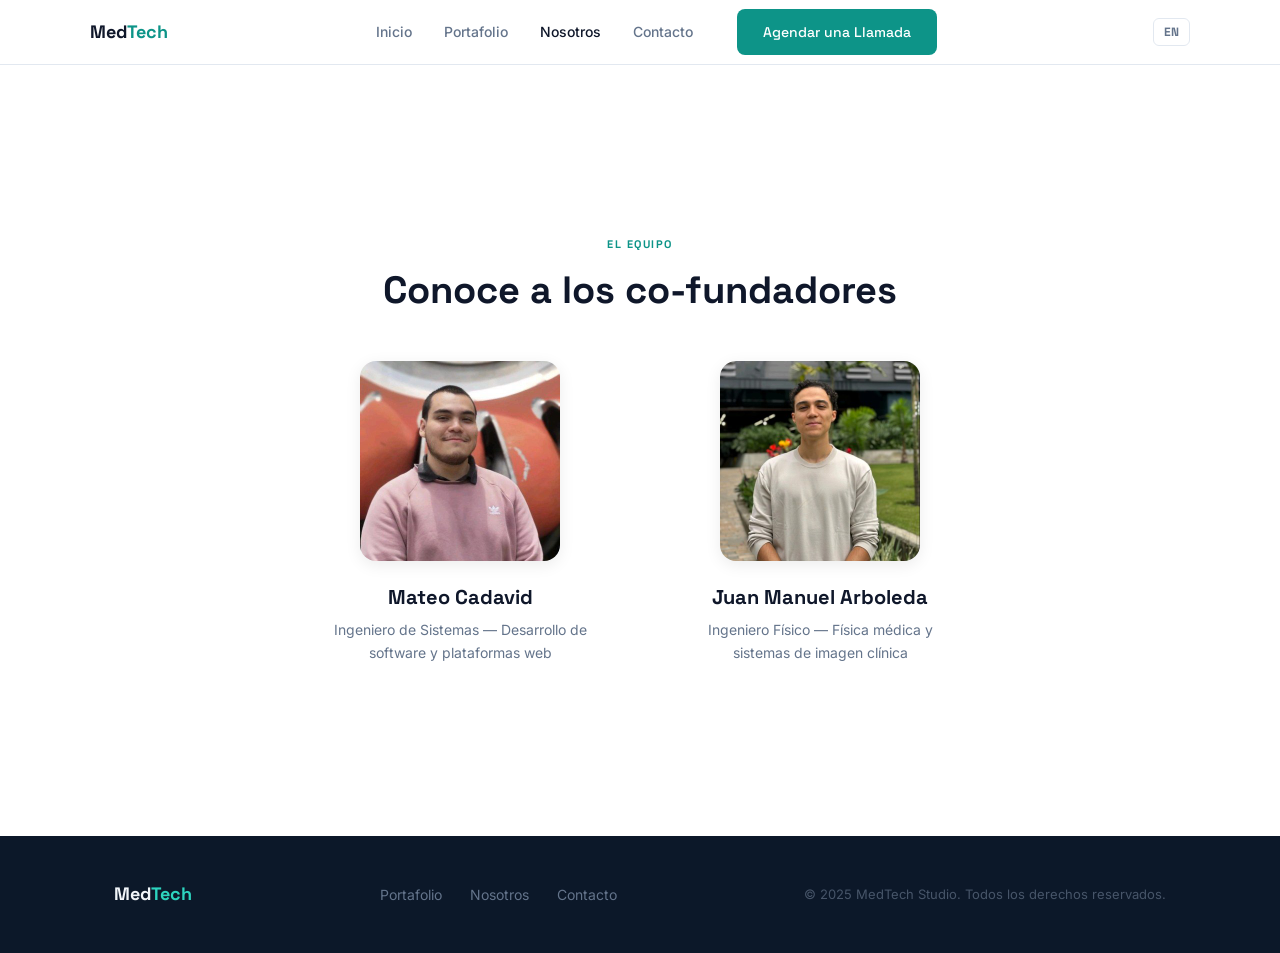
==== about.html @ 385c0521 "about page, clean translations, fix button, fix image names" ====
<!DOCTYPE html>
<html lang="es">
<head>
  <meta charset="UTF-8" />
  <meta name="viewport" content="width=device-width, initial-scale=1.0" />
  <title>Nosotros — MedTech Studio</title>
  <link rel="stylesheet" href="css/styles.css" />
  <style>
    .team-section {
      background: var(--white);
      min-height: calc(100vh - 64px);
      display: flex;
      align-items: center;
    }
    .team-grid {
      display: grid;
      grid-template-columns: 1fr 1fr;
      gap: 80px;
      max-width: 640px;
      margin: 0 auto;
    }
    .team-card { text-align: center; }
    .team-photo {
      width: 200px;
      height: 200px;
      border-radius: 16px;
      object-fit: cover;
      object-position: center top;
      margin: 0 auto 20px;
      display: block;
      box-shadow: var(--shadow);
    }
    .team-name {
      font-family: var(--font-display);
      font-size: 20px;
      font-weight: 700;
      color: var(--text);
      margin-bottom: 6px;
    }
    .team-role {
      font-size: 14px;
      color: var(--muted);
      line-height: 1.6;
    }
    @media (max-width: 600px) {
      .team-grid { grid-template-columns: 1fr; gap: 48px; }
    }
  </style>
</head>
<body data-page="page.about.title">

  <nav class="nav" id="nav">
    <div class="nav-inner">
      <a class="nav-logo" href="index.html">Med<span>Tech</span></a>
      <ul class="nav-links" id="navLinks">
        <li><a href="index.html" data-i18n="nav.home">Inicio</a></li>
        <li><a href="portfolio.html" data-i18n="nav.portfolio">Portafolio</a></li>
        <li><a href="about.html" class="active" data-i18n="nav.about">Nosotros</a></li>
        <li><a href="contact.html" data-i18n="nav.contact">Contacto</a></li>
        <li class="nav-cta"><a href="contact.html" class="btn btn-primary" data-i18n="nav.cta">Agendar una Llamada</a></li>
      </ul>
      <button class="lang-toggle" id="langToggle">EN</button>
      <button class="hamburger" id="hamburger" aria-label="Toggle menu">
        <span></span><span></span><span></span>
      </button>
    </div>
  </nav>

  <section class="team-section" style="padding-top: 64px;">
    <div class="container">
      <div class="section-label" style="text-align:center;" data-i18n="about.team.label">El Equipo</div>
      <h2 class="section-title" style="text-align:center; max-width:100%; margin-bottom:48px;" data-i18n="about.team.title">Conoce a los co-fundadores</h2>

      <div class="team-grid">

        <div class="team-card">
          <img src="img/Mateo.jpg" alt="Mateo Cadavid" class="team-photo" />
          <div class="team-name">Mateo Cadavid</div>
          <div class="team-role" data-i18n-html="about.mateo.role">Ingeniero de Sistemas<br>Desarrollo de software y plataformas web</div>
        </div>

        <div class="team-card">
          <img src="img/Juan.png" alt="Juan Manuel Arboleda" class="team-photo" />
          <div class="team-name">Juan Manuel Arboleda</div>
          <div class="team-role" data-i18n-html="about.juan.role">Ingeniero Físico<br>Física médica y sistemas de imagen clínica</div>
        </div>

      </div>
    </div>
  </section>

  <footer class="footer">
    <div class="container">
      <div class="footer-inner">
        <span class="nav-logo">Med<span style="color:#2DD4BF">Tech</span></span>
        <ul class="footer-links">
          <li><a href="portfolio.html" data-i18n="nav.portfolio">Portafolio</a></li>
          <li><a href="about.html" data-i18n="nav.about">Nosotros</a></li>
          <li><a href="contact.html" data-i18n="nav.contact">Contacto</a></li>
        </ul>
        <p class="footer-copy" data-i18n="footer.copy">© 2025 MedTech Studio. Todos los derechos reservados.</p>
      </div>
    </div>
  </footer>

  <script src="js/translations.js"></script>
  <script src="js/main.js"></script>
</body>
</html>
---- css/styles.css ----
@import url('https://fonts.googleapis.com/css2?family=Space+Grotesk:wght@400;500;600;700&family=Inter:wght@400;500&display=swap');

:root {
  --bg:           #F0F4F8;
  --bg-card:      #FFFFFF;
  --border:       #E2E8F0;
  --accent:       #0D9488;
  --accent-hover: #0F766E;
  --accent-dim:   rgba(13, 148, 136, 0.09);
  --accent-bdr:   rgba(13, 148, 136, 0.25);
  --text:         #0F172A;
  --muted:        #64748B;
  --white:        #FFFFFF;
  --font-display: 'Space Grotesk', sans-serif;
  --font-body:    'Inter', sans-serif;
  --radius:       12px;
  --transition:   0.22s ease;
  --shadow-sm:    0 1px 3px rgba(0,0,0,0.06), 0 1px 2px rgba(0,0,0,0.04);
  --shadow:       0 4px 16px rgba(0,0,0,0.08);
}

*, *::before, *::after { box-sizing: border-box; margin: 0; padding: 0; }
html { scroll-behavior: smooth; }
body { background: var(--bg); color: var(--text); font-family: var(--font-body); font-size: 16px; line-height: 1.6; -webkit-font-smoothing: antialiased; }
img { max-width: 100%; display: block; }
a { color: inherit; text-decoration: none; }

.container { max-width: 1100px; margin: 0 auto; padding: 0 24px; }
.section { padding: 88px 0; }
.section-label { font-family: var(--font-display); font-size: 11px; font-weight: 700; letter-spacing: 0.14em; text-transform: uppercase; color: var(--accent); margin-bottom: 14px; }
.section-title { font-family: var(--font-display); font-size: clamp(26px, 4vw, 38px); font-weight: 700; line-height: 1.2; margin-bottom: 14px; color: var(--text); }
.section-sub { color: var(--muted); font-size: 17px; max-width: 560px; line-height: 1.7; }
.divider { border: none; border-top: 1px solid var(--border); }

.btn { display: inline-flex; align-items: center; gap: 8px; padding: 12px 26px; border-radius: 8px; font-family: var(--font-display); font-size: 14px; font-weight: 600; cursor: pointer; transition: var(--transition); border: none; }
.btn.btn-primary { background: var(--accent); color: #ffffff; }
.btn.btn-primary:hover { background: var(--accent-hover); color: #ffffff; }
.btn-ghost { background: transparent; color: var(--text); border: 1.5px solid var(--border); }
.btn-ghost:hover { border-color: var(--accent); color: var(--accent); }

.nav { position: fixed; top: 0; left: 0; right: 0; z-index: 100; background: rgba(255,255,255,0.97); border-bottom: 1px solid var(--border); backdrop-filter: blur(8px); padding: 0 24px; }
.nav-inner { max-width: 1100px; margin: 0 auto; display: flex; align-items: center; justify-content: space-between; height: 64px; }
.nav-logo { font-family: var(--font-display); font-size: 18px; font-weight: 700; color: var(--text); }
.nav-logo span { color: var(--accent); }
.nav-links { display: flex; align-items: center; gap: 32px; list-style: none; }
.nav-links a { font-size: 14px; font-weight: 500; color: var(--muted); transition: var(--transition); }
.nav-links a:hover, .nav-links a.active { color: var(--text); }
.nav-cta { margin-left: 12px; }

.lang-toggle { background: transparent; border: 1.5px solid var(--border); color: var(--muted); padding: 5px 10px; border-radius: 6px; font-family: var(--font-display); font-size: 12px; font-weight: 700; cursor: pointer; transition: var(--transition); margin-left: 8px; }
.lang-toggle:hover { border-color: var(--accent); color: var(--accent); }

.hamburger { display: none; flex-direction: column; gap: 5px; background: none; border: none; cursor: pointer; padding: 4px; }
.hamburger span { display: block; width: 24px; height: 2px; background: var(--text); border-radius: 2px; transition: var(--transition); }

.hero { min-height: 100vh; display: flex; align-items: center; background: var(--white); padding-top: 64px; border-bottom: 1px solid var(--border); }
.hero-content { max-width: 700px; }
.hero-eyebrow { display: inline-flex; align-items: center; gap: 8px; background: var(--accent-dim); border: 1px solid var(--accent-bdr); border-radius: 100px; padding: 6px 16px; font-size: 13px; font-weight: 500; color: var(--accent); margin-bottom: 28px; }
.hero-eyebrow::before { content: ''; width: 6px; height: 6px; background: var(--accent); border-radius: 50%; }
.hero h1 { font-family: var(--font-display); font-size: clamp(36px, 5.5vw, 60px); font-weight: 700; line-height: 1.1; margin-bottom: 22px; color: var(--text); }
.hero h1 em { font-style: normal; color: var(--accent); }
.hero-sub { font-size: 18px; color: var(--muted); margin-bottom: 36px; max-width: 500px; line-height: 1.7; }
.hero-actions { display: flex; gap: 14px; flex-wrap: wrap; }

.stats-bar { background: var(--white); border-bottom: 1px solid var(--border); padding: 40px 0; }
.stats-grid { display: grid; grid-template-columns: repeat(auto-fit, minmax(160px, 1fr)); gap: 32px; text-align: center; }
.stat-number { font-family: var(--font-display); font-size: 34px; font-weight: 700; color: var(--accent); line-height: 1; margin-bottom: 6px; }
.stat-label { font-size: 13px; color: var(--muted); }

.expertise-grid { display: grid; grid-template-columns: repeat(auto-fit, minmax(256px, 1fr)); gap: 16px; margin-top: 48px; }
.expertise-card { background: var(--bg-card); border: 1px solid var(--border); border-radius: var(--radius); padding: 28px; box-shadow: var(--shadow-sm); transition: var(--transition); }
.expertise-card:hover { box-shadow: var(--shadow); transform: translateY(-2px); }
.expertise-icon { width: 42px; height: 42px; background: var(--accent-dim); border-radius: 10px; display: flex; align-items: center; justify-content: center; font-size: 18px; margin-bottom: 14px; }
.expertise-card h3 { font-family: var(--font-display); font-size: 15px; font-weight: 600; margin-bottom: 8px; color: var(--text); }
.expertise-card p { font-size: 14px; color: var(--muted); line-height: 1.6; }

.projects-header { display: flex; justify-content: space-between; align-items: flex-end; margin-bottom: 40px; gap: 24px; flex-wrap: wrap; }

/* ── CARD: 2-column grid, alterna imagen izq/der ── */
.project-card {
  background: var(--bg-card);
  border: 1px solid var(--border);
  border-radius: var(--radius);
  overflow: hidden;
  margin-bottom: 24px;
  display: grid;
  grid-template-columns: 1fr 1fr;
  align-items: center;
  box-shadow: var(--shadow-sm);
  transition: box-shadow var(--transition);
}
.project-card:hover { box-shadow: var(--shadow); }

/* Alternancia: en las pares (2, 4...) la imagen va a la izquierda */
.project-card.reverse .project-header { order: 2; }
.project-card.reverse .project-img,
.project-card.reverse .slider { order: 1; }

.project-header {
  padding: 40px 44px;
  display: flex;
  flex-direction: column;
  justify-content: center;
}
.project-num { font-family: var(--font-display); font-size: 11px; font-weight: 700; letter-spacing: 0.12em; text-transform: uppercase; color: var(--accent); margin-bottom: 10px; }
.project-header h3 { font-family: var(--font-display); font-size: 21px; font-weight: 700; margin-bottom: 12px; line-height: 1.3; color: var(--text); }
.project-header > p { color: var(--muted); font-size: 15px; line-height: 1.7; }

.project-expand { max-height: 0; overflow: hidden; transition: max-height 0.45s ease; }
.project-expand.open { max-height: 700px; }
.project-bullets { list-style: none; padding: 0; margin: 14px 0 6px; }
.project-bullets li { display: flex; gap: 12px; align-items: flex-start; font-size: 14px; color: var(--muted); padding: 9px 0; border-bottom: 1px solid var(--border); line-height: 1.55; }
.project-bullets li:last-child { border-bottom: none; }
.project-bullets li::before { content: '→'; color: var(--accent); flex-shrink: 0; margin-top: 2px; font-size: 12px; }
.expand-btn { display: inline-flex; align-items: center; gap: 8px; background: var(--accent-dim); border: 1px solid var(--accent-bdr); color: var(--accent); font-family: var(--font-display); font-size: 13px; font-weight: 600; cursor: pointer; padding: 7px 16px; border-radius: 100px; margin-top: 16px; transition: var(--transition); align-self: flex-start; }
.expand-btn:hover { background: rgba(13,148,136,0.15); border-color: rgba(13,148,136,0.4); }
.expand-btn .arrow { display: inline-block; transition: transform 0.3s ease; font-size: 11px; }
.expand-btn.open .arrow { transform: rotate(180deg); }

/* Imagen: se ve COMPLETA (contain), la card se adapta a su alto */
.project-img {
  overflow: hidden;
  position: relative;
  background: var(--bg-card);
  padding: 24px;
  display: flex;
  align-items: center;
  justify-content: center;
}
.project-img > img {
  width: 100%;
  height: auto;
  display: block;
  object-fit: contain;
  border-radius: 8px;
  box-shadow: 0 2px 12px rgba(0,0,0,0.08);
}

/* Slider con imagen completa */
.slider {
  background: var(--bg-card);
  padding: 24px;
}
.slider-track { display: flex; transition: transform 0.4s ease; align-items: center; }
.slider-track img {
  min-width: 100%;
  flex-shrink: 0;
  width: 100%;
  height: auto;
  object-fit: contain;
  display: block;
  border-radius: 8px;
  box-shadow: 0 2px 12px rgba(0,0,0,0.08);
}

.project-tags { display: none; }
.tag { background: var(--accent-dim); border: 1px solid var(--accent-bdr); color: var(--accent); font-size: 12px; font-weight: 500; padding: 4px 12px; border-radius: 100px; }

.testimonials { background: var(--white); }
.testimonials-grid { display: grid; grid-template-columns: repeat(auto-fit, minmax(290px, 1fr)); gap: 16px; margin-top: 44px; }
.testimonial-card { background: var(--bg); border: 1px solid var(--border); border-radius: var(--radius); padding: 28px; }
.testimonial-quote { font-size: 15px; color: var(--text); line-height: 1.75; margin-bottom: 22px; }
.testimonial-author { display: flex; align-items: center; gap: 12px; }
.author-avatar { width: 42px; height: 42px; border-radius: 50%; background: var(--accent-dim); border: 1px solid var(--accent-bdr); display: flex; align-items: center; justify-content: center; font-size: 17px; flex-shrink: 0; }
.author-name { font-family: var(--font-display); font-size: 14px; font-weight: 600; color: var(--text); margin-bottom: 2px; }
.author-role { font-size: 13px; color: var(--muted); }

.cta-section { text-align: center; background: var(--white); }
.cta-section .section-title { max-width: 580px; margin: 0 auto 14px; }
.cta-section .section-sub { margin: 0 auto 36px; }

.page-hero { background: var(--white); padding: 128px 0 60px; border-bottom: 1px solid var(--border); }

.footer { background: #0C1829; padding: 44px 0; }
.footer-inner { display: flex; justify-content: space-between; align-items: center; flex-wrap: wrap; gap: 16px; }
.footer .nav-logo { color: #F1F5F9; }
.footer .nav-logo span { color: #2DD4BF; }
.footer-links { display: flex; gap: 28px; list-style: none; }
.footer-links a { font-size: 14px; color: #64748B; transition: var(--transition); }
.footer-links a:hover { color: #CBD5E1; }
.footer-copy { font-size: 13px; color: #475569; }

.contact-grid { display: grid; grid-template-columns: 1fr 1fr; gap: 64px; align-items: start; margin-top: 56px; }
.contact-info h2 { font-family: var(--font-display); font-size: 24px; font-weight: 700; margin-bottom: 12px; color: var(--text); }
.contact-info p { color: var(--muted); line-height: 1.75; margin-bottom: 36px; }
.contact-detail { display: flex; align-items: center; gap: 14px; margin-bottom: 18px; }
.contact-detail-icon { width: 40px; height: 40px; background: var(--accent-dim); border-radius: 8px; display: flex; align-items: center; justify-content: center; font-size: 17px; flex-shrink: 0; }
.contact-detail-text small { display: block; font-size: 12px; color: var(--muted); }
.contact-detail-text span { font-size: 15px; color: var(--text); }
.contact-form { background: var(--bg-card); border: 1px solid var(--border); border-radius: var(--radius); padding: 36px; box-shadow: var(--shadow-sm); }
.form-group { margin-bottom: 20px; }
.form-group label { display: block; font-size: 13px; font-weight: 500; color: var(--muted); margin-bottom: 6px; }
.form-group input, .form-group textarea, .form-group select { width: 100%; background: var(--bg); border: 1.5px solid var(--border); border-radius: 8px; padding: 10px 14px; color: var(--text); font-family: var(--font-body); font-size: 15px; outline: none; transition: var(--transition); }
.form-group input:focus, .form-group textarea:focus, .form-group select:focus { border-color: var(--accent); background: var(--white); box-shadow: 0 0 0 3px rgba(13,148,136,0.1); }
.form-group textarea { resize: vertical; min-height: 120px; }

.slider-btn { position: absolute; top: 50%; transform: translateY(-50%); background: rgba(255,255,255,0.92); border: 1px solid var(--border); color: var(--text); width: 36px; height: 36px; border-radius: 50%; font-size: 18px; cursor: pointer; z-index: 2; display: flex; align-items: center; justify-content: center; transition: var(--transition); box-shadow: var(--shadow-sm); line-height: 1; padding: 0; }
.slider-btn:hover { background: var(--accent); color: #fff; border-color: var(--accent); }
.slider-prev { left: 10px; }
.slider-next { right: 10px; }
.slider-dots { position: absolute; bottom: 10px; left: 50%; transform: translateX(-50%); display: flex; gap: 6px; z-index: 2; }
.slider-dot { width: 6px; height: 6px; background: rgba(0,0,0,0.2); border-radius: 50%; cursor: pointer; transition: var(--transition); }
.slider-dot.active { background: var(--accent); transform: scale(1.3); }

@media (max-width: 768px) {
  .nav-links, .nav-cta { display: none; }
  .hamburger { display: flex; }
  .nav-links.open { display: flex; flex-direction: column; position: fixed; inset: 64px 0 0; background: var(--white); padding: 28px 24px; gap: 22px; align-items: flex-start; border-top: 1px solid var(--border); }
  .nav-links.open .nav-cta { display: flex; }
  .hero h1 { font-size: 34px; }
  /* Cards stack: texto arriba, imagen abajo (siempre, ignora reverse) */
  .project-card { grid-template-columns: 1fr; }
  .project-card.reverse .project-header { order: 1; }
  .project-card.reverse .project-img,
  .project-card.reverse .slider { order: 2; }
  .project-img, .slider { padding: 16px; }
  .project-header { padding: 28px 24px; }
  .contact-grid { grid-template-columns: 1fr; gap: 36px; }
}

@media (prefers-reduced-motion: reduce) { * { transition: none !important; } }
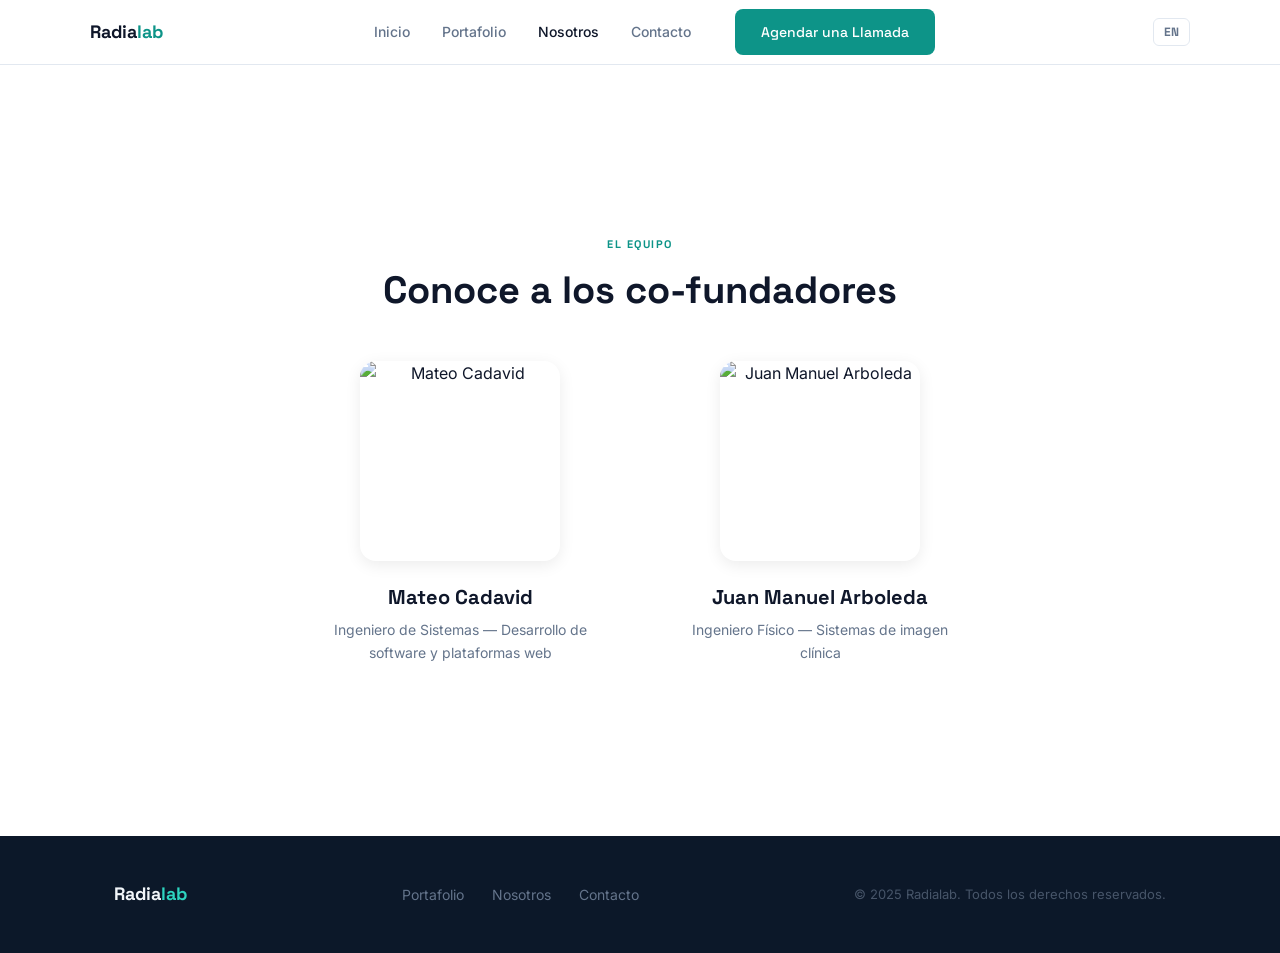
==== commit e9c732b1: "cambio de nombre arreglo dominio y forms" ====
--- a/about.html
+++ b/about.html
@@ -3,7 +3,7 @@
 <head>
   <meta charset="UTF-8" />
   <meta name="viewport" content="width=device-width, initial-scale=1.0" />
-  <title>Nosotros — MedTech Studio</title>
+  <title>Nosotros — Radialab</title>
   <link rel="stylesheet" href="css/styles.css" />
   <style>
     .team-section {
@@ -51,7 +51,7 @@
 
   <nav class="nav" id="nav">
     <div class="nav-inner">
-      <a class="nav-logo" href="index.html">Med<span>Tech</span></a>
+      <a class="nav-logo" href="index.html">Radia<span>lab</span></a>
       <ul class="nav-links" id="navLinks">
         <li><a href="index.html" data-i18n="nav.home">Inicio</a></li>
         <li><a href="portfolio.html" data-i18n="nav.portfolio">Portafolio</a></li>
@@ -74,15 +74,15 @@
       <div class="team-grid">
 
         <div class="team-card">
-          <img src="img/Mateo.jpg" alt="Mateo Cadavid" class="team-photo" />
+          <img src="img/mateo.jpg" alt="Mateo Cadavid" class="team-photo" />
           <div class="team-name">Mateo Cadavid</div>
-          <div class="team-role" data-i18n-html="about.mateo.role">Ingeniero de Sistemas<br>Desarrollo de software y plataformas web</div>
+          <div class="team-role" data-i18n="about.mateo.role">Ingeniero de Sistemas<br>Desarrollo de software y plataformas web</div>
         </div>
 
         <div class="team-card">
-          <img src="img/Juan.png" alt="Juan Manuel Arboleda" class="team-photo" />
+          <img src="img/juan.png" alt="Juan Manuel Arboleda" class="team-photo" />
           <div class="team-name">Juan Manuel Arboleda</div>
-          <div class="team-role" data-i18n-html="about.juan.role">Ingeniero Físico<br>Física médica y sistemas de imagen clínica</div>
+          <div class="team-role" data-i18n="about.juan.role">Ingeniero Físico<br>Sistemas de imagen clínica</div>
         </div>
 
       </div>
@@ -92,13 +92,13 @@
   <footer class="footer">
     <div class="container">
       <div class="footer-inner">
-        <span class="nav-logo">Med<span style="color:#2DD4BF">Tech</span></span>
+        <span class="nav-logo">Radia<span style="color:#2DD4BF">lab</span></span>
         <ul class="footer-links">
           <li><a href="portfolio.html" data-i18n="nav.portfolio">Portafolio</a></li>
           <li><a href="about.html" data-i18n="nav.about">Nosotros</a></li>
           <li><a href="contact.html" data-i18n="nav.contact">Contacto</a></li>
         </ul>
-        <p class="footer-copy" data-i18n="footer.copy">© 2025 MedTech Studio. Todos los derechos reservados.</p>
+        <p class="footer-copy" data-i18n="footer.copy">© 2025 Radialab. Todos los derechos reservados.</p>
       </div>
     </div>
   </footer>
--- a/css/styles.css
+++ b/css/styles.css
@@ -82,7 +82,7 @@
   border: 1px solid var(--border);
   border-radius: var(--radius);
   overflow: hidden;
-  margin-bottom: 24px;
+  margin-bottom: 56px;
   display: grid;
   grid-template-columns: 1fr 1fr;
   align-items: center;
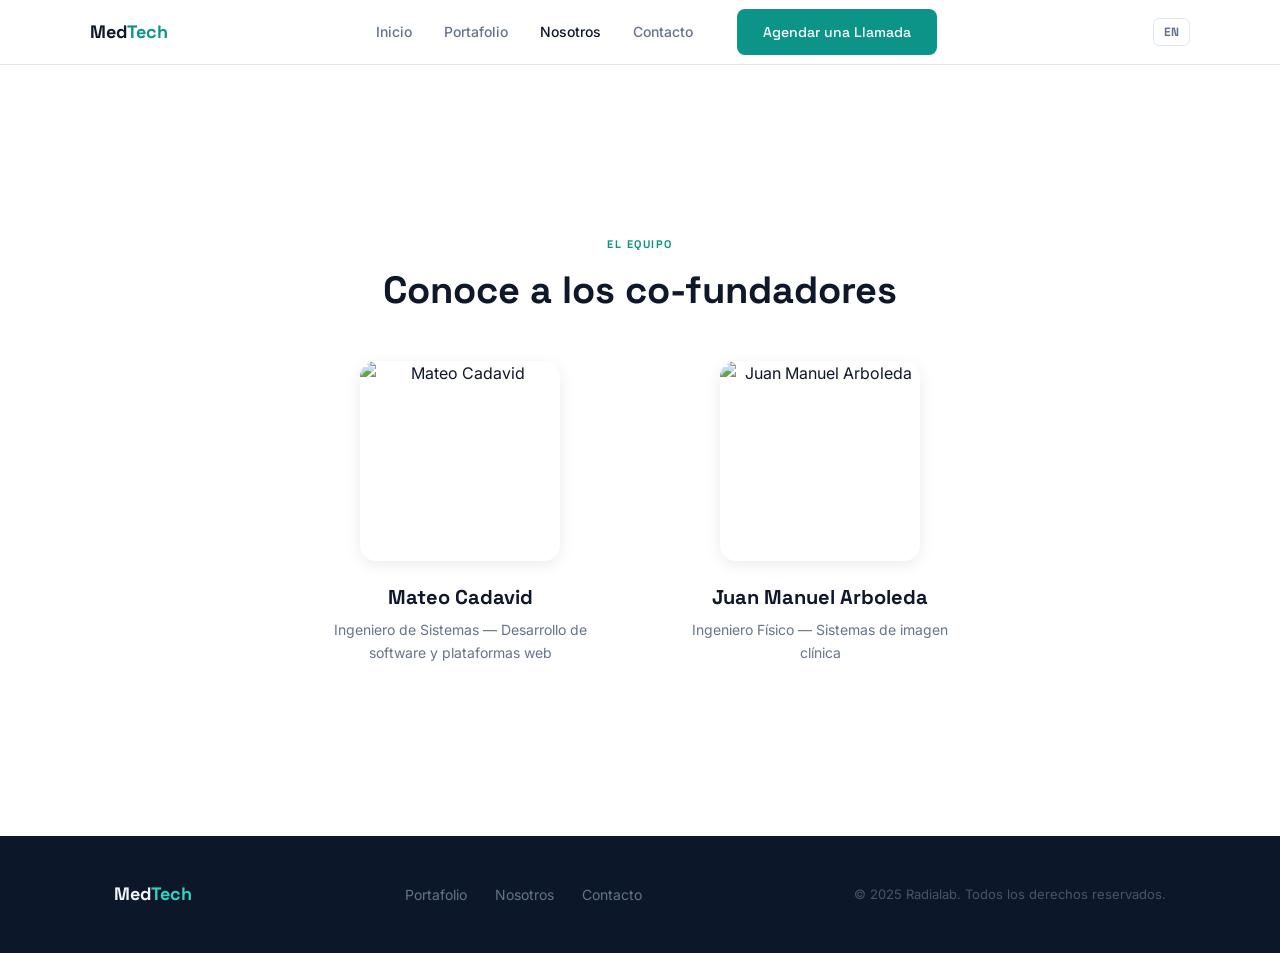
==== commit cbf39f34: "cambio de nombre arreglo dominio y forms" ====
--- a/about.html
+++ b/about.html
@@ -3,7 +3,7 @@
 <head>
   <meta charset="UTF-8" />
   <meta name="viewport" content="width=device-width, initial-scale=1.0" />
-  <title>Nosotros — Radialab</title>
+  <title>Nosotros — MedTech Studio</title>
   <link rel="stylesheet" href="css/styles.css" />
   <style>
     .team-section {
@@ -51,7 +51,7 @@
 
   <nav class="nav" id="nav">
     <div class="nav-inner">
-      <a class="nav-logo" href="index.html">Radia<span>lab</span></a>
+      <a class="nav-logo" href="index.html">Med<span>Tech</span></a>
       <ul class="nav-links" id="navLinks">
         <li><a href="index.html" data-i18n="nav.home">Inicio</a></li>
         <li><a href="portfolio.html" data-i18n="nav.portfolio">Portafolio</a></li>
@@ -74,15 +74,15 @@
       <div class="team-grid">
 
         <div class="team-card">
-          <img src="img/mateo.jpg" alt="Mateo Cadavid" class="team-photo" />
+          <img src="img/Mateo.png" alt="Mateo Cadavid" class="team-photo" />
           <div class="team-name">Mateo Cadavid</div>
-          <div class="team-role" data-i18n="about.mateo.role">Ingeniero de Sistemas<br>Desarrollo de software y plataformas web</div>
+          <div class="team-role" data-i18n-html="about.mateo.role">Ingeniero de Sistemas<br>Desarrollo de software y plataformas web</div>
         </div>
 
         <div class="team-card">
-          <img src="img/juan.png" alt="Juan Manuel Arboleda" class="team-photo" />
+          <img src="img/Juan.jpg" alt="Juan Manuel Arboleda" class="team-photo" />
           <div class="team-name">Juan Manuel Arboleda</div>
-          <div class="team-role" data-i18n="about.juan.role">Ingeniero Físico<br>Sistemas de imagen clínica</div>
+          <div class="team-role" data-i18n-html="about.juan.role">Ingeniero Físico<br>Física médica y sistemas de imagen clínica</div>
         </div>
 
       </div>
@@ -92,13 +92,13 @@
   <footer class="footer">
     <div class="container">
       <div class="footer-inner">
-        <span class="nav-logo">Radia<span style="color:#2DD4BF">lab</span></span>
+        <span class="nav-logo">Med<span style="color:#2DD4BF">Tech</span></span>
         <ul class="footer-links">
           <li><a href="portfolio.html" data-i18n="nav.portfolio">Portafolio</a></li>
           <li><a href="about.html" data-i18n="nav.about">Nosotros</a></li>
           <li><a href="contact.html" data-i18n="nav.contact">Contacto</a></li>
         </ul>
-        <p class="footer-copy" data-i18n="footer.copy">© 2025 Radialab. Todos los derechos reservados.</p>
+        <p class="footer-copy" data-i18n="footer.copy">© 2025 MedTech Studio. Todos los derechos reservados.</p>
       </div>
     </div>
   </footer>
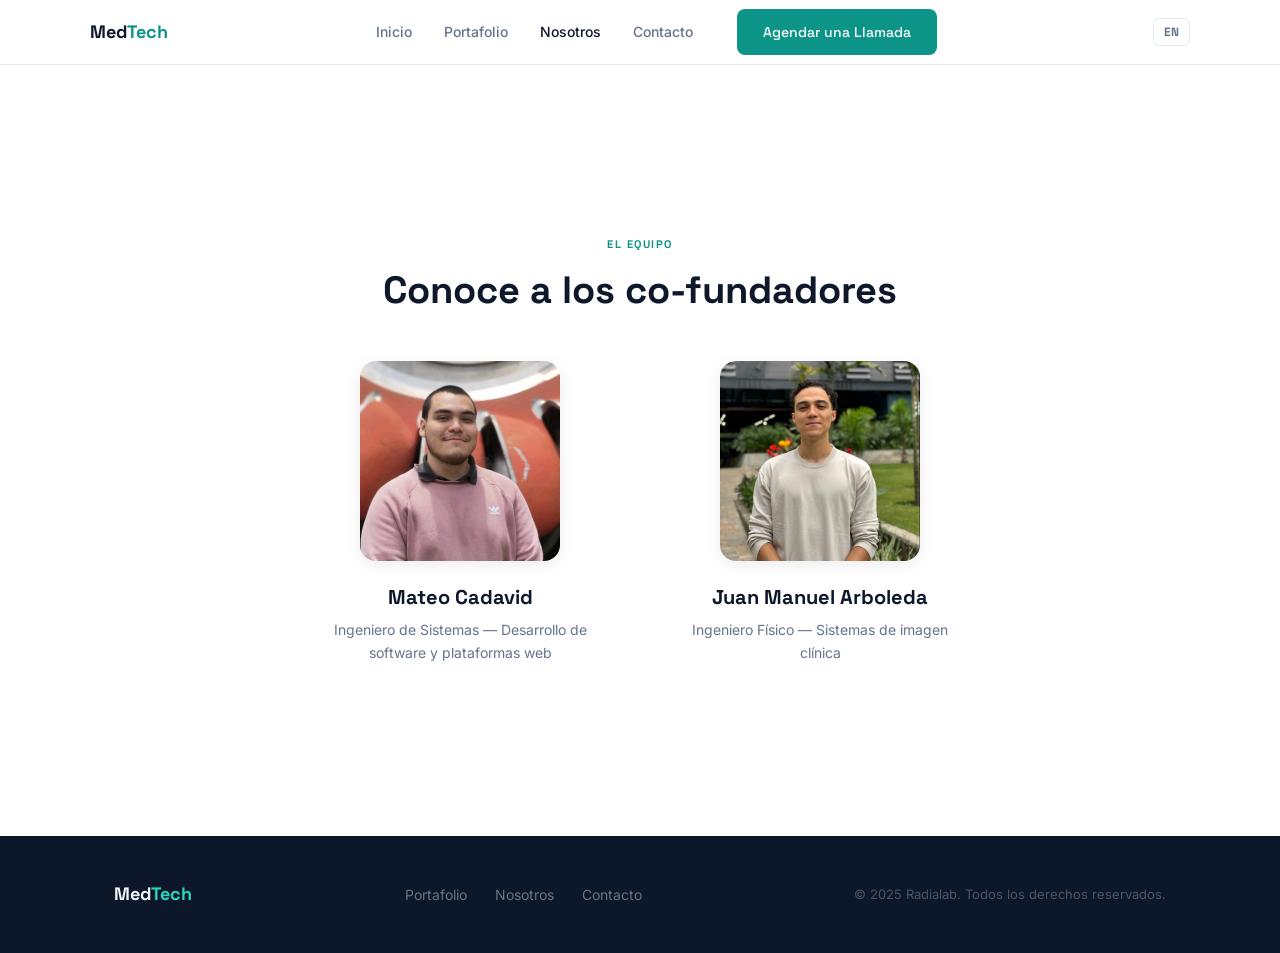
==== commit 17f5151a: "correccion de imagenes" ====
--- a/about.html
+++ b/about.html
@@ -74,13 +74,13 @@
       <div class="team-grid">
 
         <div class="team-card">
-          <img src="img/Mateo.png" alt="Mateo Cadavid" class="team-photo" />
+          <img src="img/Mateo.jpg" alt="Mateo Cadavid" class="team-photo" />
           <div class="team-name">Mateo Cadavid</div>
           <div class="team-role" data-i18n-html="about.mateo.role">Ingeniero de Sistemas<br>Desarrollo de software y plataformas web</div>
         </div>
 
         <div class="team-card">
-          <img src="img/Juan.jpg" alt="Juan Manuel Arboleda" class="team-photo" />
+          <img src="img/Juan.png" alt="Juan Manuel Arboleda" class="team-photo" />
           <div class="team-name">Juan Manuel Arboleda</div>
           <div class="team-role" data-i18n-html="about.juan.role">Ingeniero Físico<br>Física médica y sistemas de imagen clínica</div>
         </div>
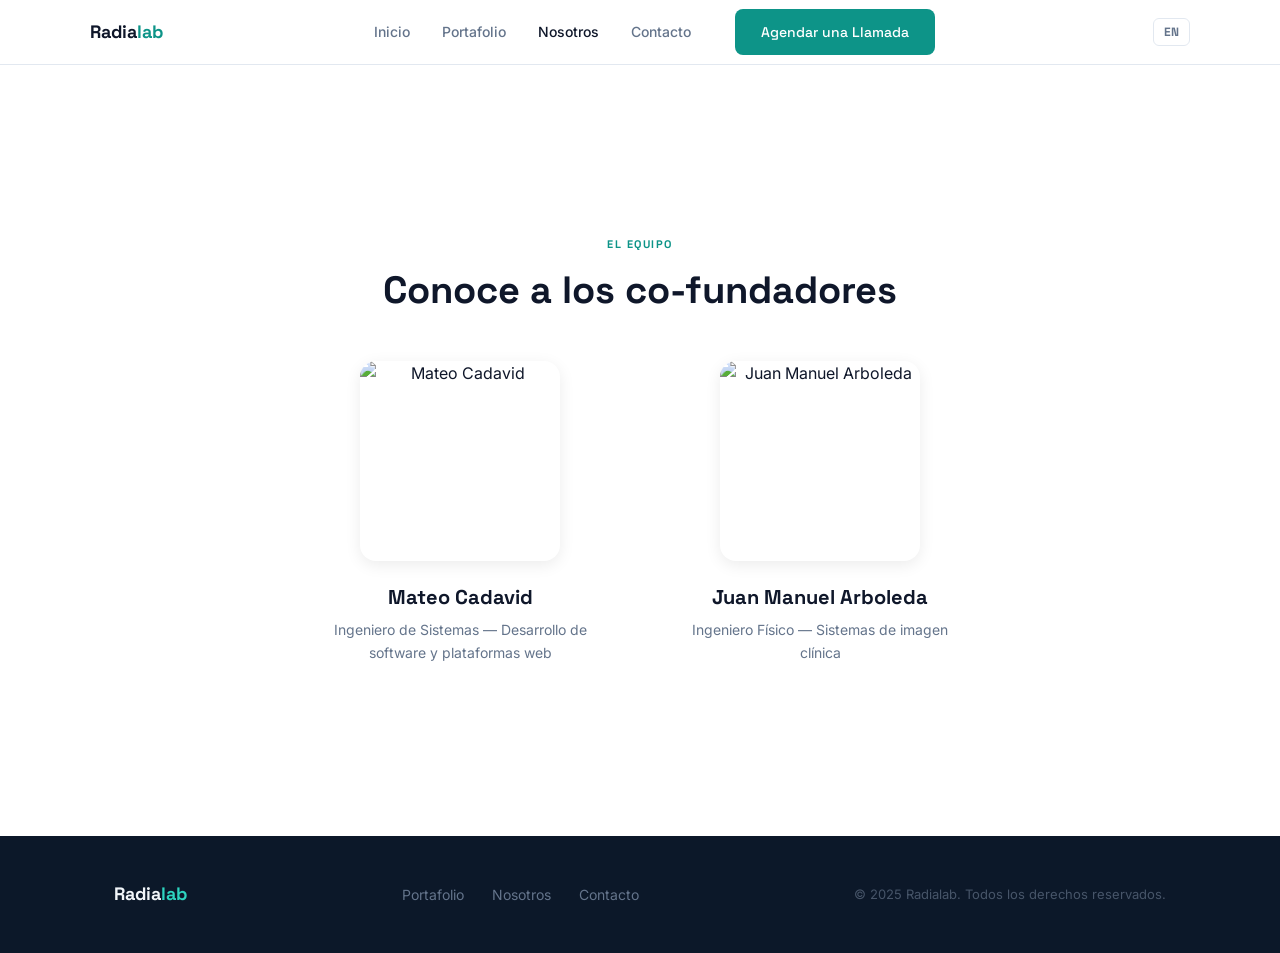
==== commit 8a7e81a9: "fix mobile layout - nav, hero, cards, footer" ====
--- a/about.html
+++ b/about.html
@@ -3,7 +3,7 @@
 <head>
   <meta charset="UTF-8" />
   <meta name="viewport" content="width=device-width, initial-scale=1.0" />
-  <title>Nosotros — MedTech Studio</title>
+  <title>Nosotros — Radialab</title>
   <link rel="stylesheet" href="css/styles.css" />
   <style>
     .team-section {
@@ -42,8 +42,14 @@
       color: var(--muted);
       line-height: 1.6;
     }
-    @media (max-width: 600px) {
-      .team-grid { grid-template-columns: 1fr; gap: 48px; }
+    @media (max-width: 640px) {
+      .team-grid {
+        grid-template-columns: 1fr;
+        gap: 48px;
+        max-width: 320px;
+      }
+      .team-photo { width: 160px; height: 160px; }
+      .team-section { padding-top: 80px; }
     }
   </style>
 </head>
@@ -51,7 +57,7 @@
 
   <nav class="nav" id="nav">
     <div class="nav-inner">
-      <a class="nav-logo" href="index.html">Med<span>Tech</span></a>
+      <a class="nav-logo" href="index.html">Radia<span>lab</span></a>
       <ul class="nav-links" id="navLinks">
         <li><a href="index.html" data-i18n="nav.home">Inicio</a></li>
         <li><a href="portfolio.html" data-i18n="nav.portfolio">Portafolio</a></li>
@@ -74,15 +80,15 @@
       <div class="team-grid">
 
         <div class="team-card">
-          <img src="img/Mateo.jpg" alt="Mateo Cadavid" class="team-photo" />
+          <img src="img/mateo.jpg" alt="Mateo Cadavid" class="team-photo" />
           <div class="team-name">Mateo Cadavid</div>
-          <div class="team-role" data-i18n-html="about.mateo.role">Ingeniero de Sistemas<br>Desarrollo de software y plataformas web</div>
+          <div class="team-role" data-i18n="about.mateo.role">Ingeniero de Sistemas<br>Desarrollo de software y plataformas web</div>
         </div>
 
         <div class="team-card">
-          <img src="img/Juan.png" alt="Juan Manuel Arboleda" class="team-photo" />
+          <img src="img/juan.png" alt="Juan Manuel Arboleda" class="team-photo" />
           <div class="team-name">Juan Manuel Arboleda</div>
-          <div class="team-role" data-i18n-html="about.juan.role">Ingeniero Físico<br>Física médica y sistemas de imagen clínica</div>
+          <div class="team-role" data-i18n="about.juan.role">Ingeniero Físico<br>Sistemas de imagen clínica</div>
         </div>
 
       </div>
@@ -92,13 +98,13 @@
   <footer class="footer">
     <div class="container">
       <div class="footer-inner">
-        <span class="nav-logo">Med<span style="color:#2DD4BF">Tech</span></span>
+        <span class="nav-logo">Radia<span style="color:#2DD4BF">lab</span></span>
         <ul class="footer-links">
           <li><a href="portfolio.html" data-i18n="nav.portfolio">Portafolio</a></li>
           <li><a href="about.html" data-i18n="nav.about">Nosotros</a></li>
           <li><a href="contact.html" data-i18n="nav.contact">Contacto</a></li>
         </ul>
-        <p class="footer-copy" data-i18n="footer.copy">© 2025 MedTech Studio. Todos los derechos reservados.</p>
+        <p class="footer-copy" data-i18n="footer.copy">© 2025 Radialab. Todos los derechos reservados.</p>
       </div>
     </div>
   </footer>
--- a/css/styles.css
+++ b/css/styles.css
@@ -203,19 +203,96 @@
 .slider-dot.active { background: var(--accent); transform: scale(1.3); }
 
 @media (max-width: 768px) {
-  .nav-links, .nav-cta { display: none; }
+
+  /* ── CONTAINER ── */
+  .container { padding: 0 16px; }
+  .section { padding: 56px 0; }
+
+  /* ── NAV ── */
+  .nav { box-shadow: 0 2px 8px rgba(0,0,0,0.08); } /* separar nav del hero blanco */
+  .nav-links { display: none; }
+  .nav-cta { display: none; }
   .hamburger { display: flex; }
-  .nav-links.open { display: flex; flex-direction: column; position: fixed; inset: 64px 0 0; background: var(--white); padding: 28px 24px; gap: 22px; align-items: flex-start; border-top: 1px solid var(--border); }
-  .nav-links.open .nav-cta { display: flex; }
-  .hero h1 { font-size: 34px; }
-  /* Cards stack: texto arriba, imagen abajo (siempre, ignora reverse) */
-  .project-card { grid-template-columns: 1fr; }
+
+  /* Panel del menú abierto */
+  .nav-links.open {
+    display: flex;
+    flex-direction: column;
+    position: fixed;
+    top: 64px;
+    left: 0;
+    right: 0;
+    bottom: 0;
+    background: var(--white);
+    padding: 32px 24px;
+    gap: 8px;
+    align-items: flex-start;
+    border-top: 1px solid var(--border);
+    z-index: 200; /* encima de todo */
+    overflow-y: auto;
+  }
+  .nav-links.open li { width: 100%; }
+  .nav-links.open a {
+    display: block;
+    font-size: 20px;
+    font-weight: 600;
+    color: var(--text);
+    padding: 12px 0;
+    border-bottom: 1px solid var(--border);
+    width: 100%;
+  }
+  .nav-links.open a:last-child { border-bottom: none; }
+  .nav-links.open .nav-cta {
+    display: flex;
+    margin-top: 16px;
+    width: 100%;
+  }
+  .nav-links.open .nav-cta a {
+    border-bottom: none;
+    font-size: 15px;
+    width: 100%;
+    justify-content: center;
+  }
+
+  /* ── HERO ── */
+  .hero { min-height: auto; padding-top: 64px; padding-bottom: 56px; }
+  .hero h1 { font-size: 32px; }
+  .hero-sub { font-size: 16px; }
+  .hero-actions { flex-direction: column; }
+  .hero-actions .btn { width: 100%; justify-content: center; }
+
+  /* ── STATS ── */
+  .stats-grid { grid-template-columns: 1fr 1fr; gap: 24px; }
+  .stat-number { font-size: 28px; }
+
+  /* ── EXPERTISE ── */
+  .expertise-grid { grid-template-columns: 1fr; }
+
+  /* ── PROJECT CARDS ── */
+  .project-card {
+    grid-template-columns: 1fr;
+    margin-bottom: 32px;
+  }
   .project-card.reverse .project-header { order: 1; }
   .project-card.reverse .project-img,
   .project-card.reverse .slider { order: 2; }
   .project-img, .slider { padding: 16px; }
-  .project-header { padding: 28px 24px; }
-  .contact-grid { grid-template-columns: 1fr; gap: 36px; }
+  .project-header { padding: 24px 20px; }
+  .project-header h3 { font-size: 18px; }
+
+  /* ── TESTIMONIALS ── */
+  .testimonials-grid { grid-template-columns: 1fr; }
+
+  /* ── PAGE HERO (interiores) ── */
+  .page-hero { padding: 96px 0 40px; }
+
+  /* ── FOOTER ── */
+  .footer-inner { flex-direction: column; text-align: center; gap: 20px; }
+  .footer-links { justify-content: center; }
+
+  /* ── CONTACT ── */
+  .contact-grid { grid-template-columns: 1fr; gap: 32px; }
+  .contact-form { padding: 24px 16px; }
 }
 
 @media (prefers-reduced-motion: reduce) { * { transition: none !important; } }
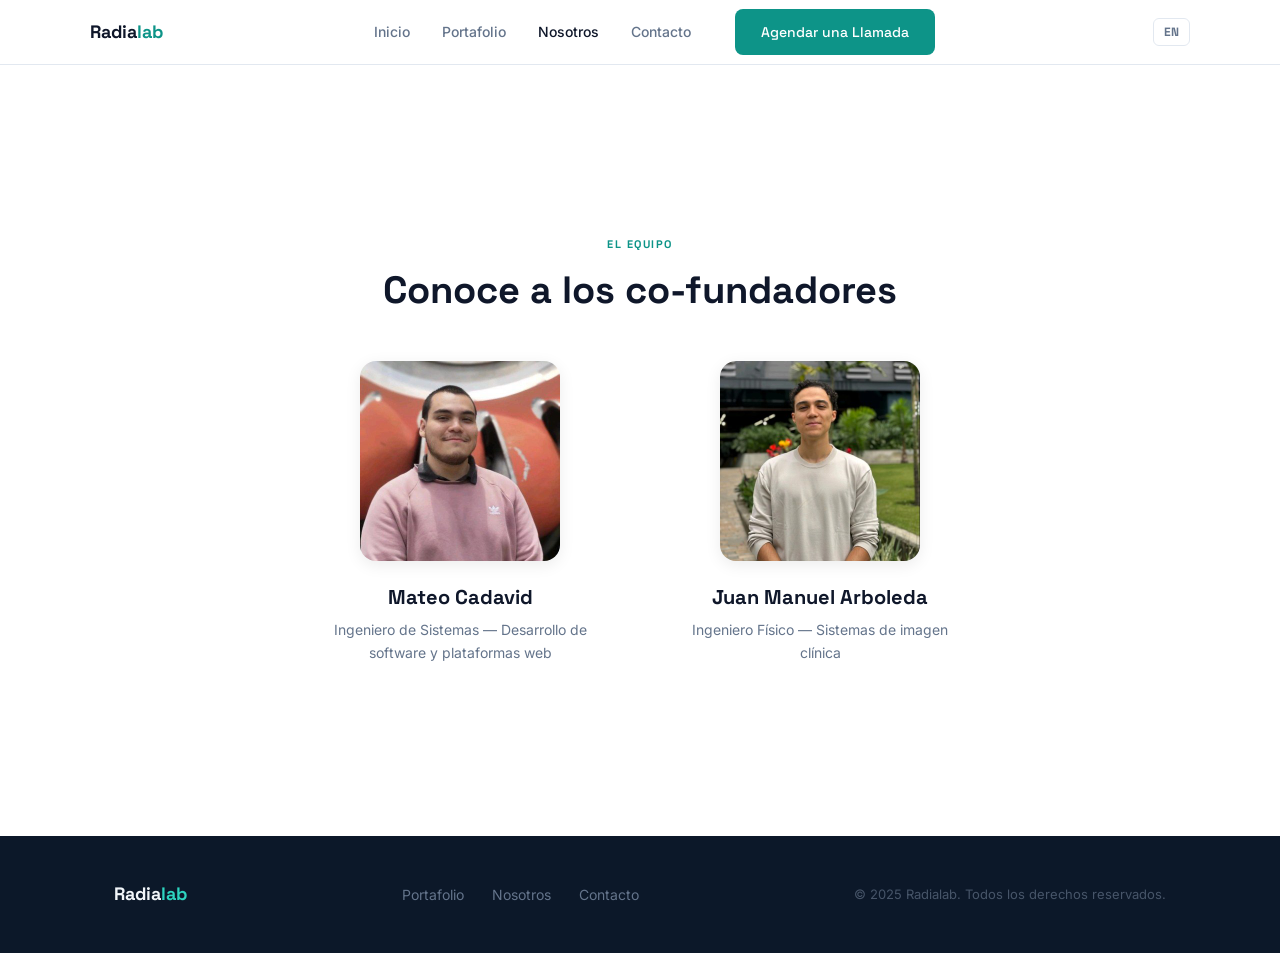
==== commit a792881d: "fix mobile layout - nav, hero, cards, footer" ====
--- a/about.html
+++ b/about.html
@@ -80,13 +80,13 @@
       <div class="team-grid">
 
         <div class="team-card">
-          <img src="img/mateo.jpg" alt="Mateo Cadavid" class="team-photo" />
+          <img src="img/Mateo.jpg" alt="Mateo Cadavid" class="team-photo" />
           <div class="team-name">Mateo Cadavid</div>
           <div class="team-role" data-i18n="about.mateo.role">Ingeniero de Sistemas<br>Desarrollo de software y plataformas web</div>
         </div>
 
         <div class="team-card">
-          <img src="img/juan.png" alt="Juan Manuel Arboleda" class="team-photo" />
+          <img src="img/Juan.png" alt="Juan Manuel Arboleda" class="team-photo" />
           <div class="team-name">Juan Manuel Arboleda</div>
           <div class="team-role" data-i18n="about.juan.role">Ingeniero Físico<br>Sistemas de imagen clínica</div>
         </div>
